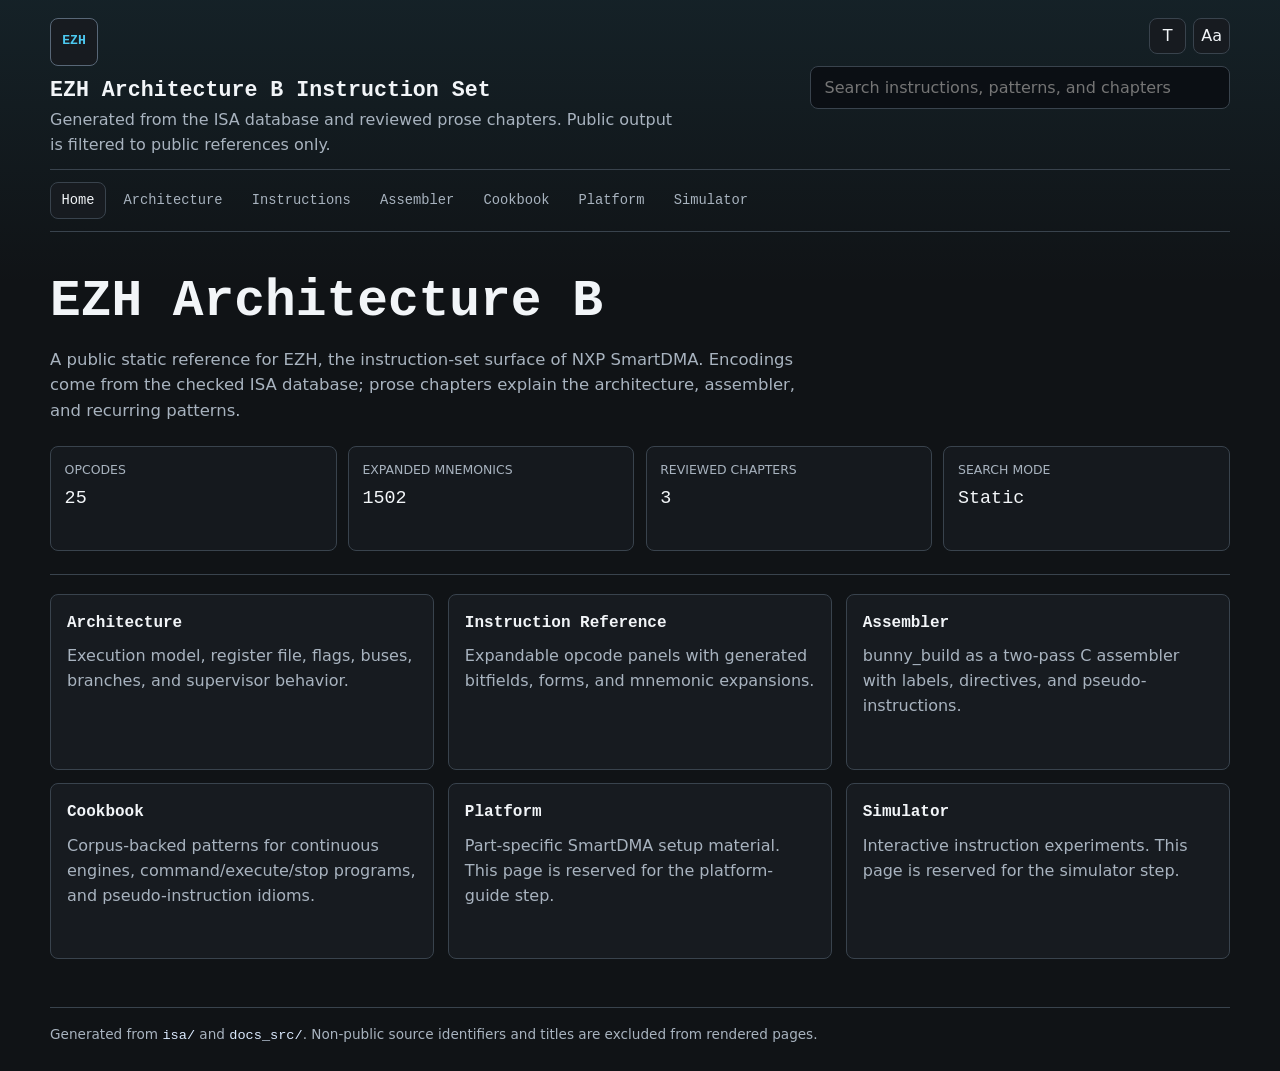
==== docs/html/index.html @ b3526552 "docs: land static HTML generator" ====
<!doctype html>
<html lang="en" data-theme="dark" data-font="sans">
  <head>
    <meta charset="utf-8">
    <meta name="viewport" content="width=device-width, initial-scale=1">
    <title>Home | EZH Architecture B</title>
    <style>:root {
  color-scheme: dark;
  --bg: #101316;
  --panel: #171b20;
  --panel-2: #20262d;
  --text: #f2f5f8;
  --muted: #a8b3bf;
  --line: #39434d;
  --line-strong: #586777;
  --accent: #4cc9f0;
  --accent-2: #f2c94c;
  --accent-3: #ff6b6b;
  --ok: #5dd39e;
  --warn: #f2c94c;
  --code-bg: #0b0f14;
  --code-text: #dbeafe;
  --focus: rgba(76, 201, 240, 0.22);
  --panel-translucent: rgba(23, 27, 32, 0.82);
  --shadow: rgba(0, 0, 0, 0.28);
  --mono: "JetBrains Mono", "Cascadia Mono", "SFMono-Regular", Consolas, monospace;
  --sans: Inter, "Segoe UI", system-ui, -apple-system, sans-serif;
}

html[data-theme="light"] {
  color-scheme: light;
  --bg: #f6f8fb;
  --panel: #ffffff;
  --panel-2: #eef3f7;
  --text: #1c242d;
  --muted: #5d6875;
  --line: #cbd5df;
  --line-strong: #93a4b5;
  --accent: #0969da;
  --accent-2: #9a6700;
  --accent-3: #c93c37;
  --ok: #1f7a4d;
  --warn: #9a6700;
  --code-bg: #eef3f7;
  --code-text: #1f2937;
  --focus: rgba(9, 105, 218, 0.18);
  --panel-translucent: rgba(255, 255, 255, 0.88);
  --shadow: rgba(31, 45, 61, 0.14);
}

* {
  box-sizing: border-box;
}

html {
  scroll-behavior: smooth;
}

body {
  margin: 0;
  min-width: 320px;
  background: linear-gradient(180deg, rgba(76, 201, 240, 0.08), transparent 18rem), var(--bg);
  color: var(--text);
  font-family: var(--sans);
  font-size: 16px;
  line-height: 1.55;
}

html[data-font="mono"] body {
  font-family: var(--mono);
}

a {
  color: var(--accent);
  text-decoration-thickness: 1px;
  text-underline-offset: 0.18em;
}

a:hover {
  color: var(--accent-2);
}

code,
pre,
kbd {
  font-family: var(--mono);
}

code {
  color: var(--code-text);
}

pre {
  margin: 1rem 0;
  padding: 1rem;
  overflow: auto;
  border: 1px solid var(--line);
  border-radius: 8px;
  background: var(--code-bg);
  color: var(--code-text);
}

button,
input {
  font: inherit;
}

.site-shell {
  width: min(1180px, calc(100% - 32px));
  margin: 0 auto;
}

.site-header {
  display: grid;
  grid-template-columns: minmax(0, 1fr) minmax(280px, 420px);
  gap: 1rem;
  align-items: start;
  padding: 1.1rem 0 0.75rem;
  border-bottom: 1px solid var(--line);
}

.brand {
  display: grid;
  gap: 0.55rem;
  min-width: 0;
}

.brand-mark {
  width: 3rem;
  height: 3rem;
  display: inline-grid;
  place-items: center;
  border: 1px solid var(--line-strong);
  border-radius: 8px;
  background: var(--panel);
  color: var(--accent);
  font-family: var(--mono);
  font-size: 0.82rem;
  font-weight: 700;
  letter-spacing: 0;
}

.brand-title {
  margin: 0;
  font-family: var(--mono);
  font-size: clamp(1rem, 1.7vw, 1.35rem);
  font-weight: 700;
}

.brand-subtitle {
  margin: 0;
  color: var(--muted);
  max-width: 62ch;
}

.top-actions {
  display: flex;
  justify-content: flex-end;
  gap: 0.45rem;
}

.icon-button {
  width: 2.3rem;
  height: 2.3rem;
  display: inline-grid;
  place-items: center;
  border: 1px solid var(--line);
  border-radius: 8px;
  background: var(--panel);
  color: var(--text);
  cursor: pointer;
}

.icon-button:hover {
  border-color: var(--accent);
}

.search-box {
  position: relative;
  margin-top: 0.7rem;
}

.search-input {
  width: 100%;
  height: 2.7rem;
  padding: 0 0.85rem;
  border: 1px solid var(--line);
  border-radius: 8px;
  background: var(--code-bg);
  color: var(--text);
  outline: none;
}

.search-input:focus {
  border-color: var(--accent);
  box-shadow: 0 0 0 3px var(--focus);
}

.search-results {
  position: absolute;
  z-index: 20;
  top: calc(100% + 0.35rem);
  right: 0;
  left: 0;
  max-height: min(70vh, 520px);
  overflow: auto;
  border: 1px solid var(--line-strong);
  border-radius: 8px;
  background: var(--panel);
  box-shadow: 0 16px 36px var(--shadow);
}

.search-result {
  display: block;
  padding: 0.72rem 0.8rem;
  border-bottom: 1px solid var(--line);
  color: var(--text);
  text-decoration: none;
}

.search-result:last-child {
  border-bottom: 0;
}

.search-result:hover,
.search-result:focus {
  background: var(--panel-2);
  color: var(--text);
}

.search-result-title {
  display: block;
  font-family: var(--mono);
  font-size: 0.9rem;
}

.search-result-meta {
  display: block;
  margin-top: 0.15rem;
  color: var(--muted);
  font-size: 0.82rem;
}

.nav {
  display: flex;
  flex-wrap: wrap;
  gap: 0.4rem;
  padding: 0.75rem 0;
  border-bottom: 1px solid var(--line);
}

.nav-link {
  padding: 0.42rem 0.65rem;
  border: 1px solid transparent;
  border-radius: 8px;
  color: var(--muted);
  font-family: var(--mono);
  font-size: 0.86rem;
  text-decoration: none;
}

.nav-link:hover,
.nav-link.active {
  border-color: var(--line);
  background: var(--panel);
  color: var(--text);
}

.main {
  padding: 1.4rem 0 3rem;
}

.hero {
  display: grid;
  gap: 1.1rem;
  padding: 1.2rem 0 1.4rem;
  border-bottom: 1px solid var(--line);
}

.hero h1,
.prose h1,
.reference-heading h1 {
  margin: 0;
  font-family: var(--mono);
  font-size: clamp(1.8rem, 4vw, 3.3rem);
  line-height: 1.08;
  max-width: 18ch;
}

.hero p,
.reference-heading p {
  max-width: 74ch;
  margin: 0;
  color: var(--muted);
  font-size: 1.03rem;
}

.status-strip {
  display: grid;
  grid-template-columns: repeat(4, minmax(0, 1fr));
  gap: 0.7rem;
  margin-top: 0.3rem;
}

.stat {
  min-height: 6.6rem;
  padding: 0.85rem;
  border: 1px solid var(--line);
  border-radius: 8px;
  background: var(--panel-translucent);
}

.stat-label {
  display: block;
  color: var(--muted);
  font-size: 0.78rem;
  text-transform: uppercase;
}

.stat-value {
  display: block;
  margin-top: 0.35rem;
  font-family: var(--mono);
  font-size: 1.15rem;
}

.tile-grid {
  display: grid;
  grid-template-columns: repeat(3, minmax(0, 1fr));
  gap: 0.85rem;
  margin-top: 1.2rem;
}

.tile {
  min-height: 11rem;
  padding: 1rem;
  border: 1px solid var(--line);
  border-radius: 8px;
  background: var(--panel);
  color: var(--text);
  text-decoration: none;
}

.tile:hover {
  border-color: var(--accent);
  color: var(--text);
}

.tile h2 {
  margin: 0;
  font-family: var(--mono);
  font-size: 1rem;
}

.tile p {
  margin: 0.55rem 0 0;
  color: var(--muted);
}

.prose {
  max-width: 880px;
}

.prose h1 {
  margin-bottom: 0.8rem;
}

.prose h2 {
  margin: 2rem 0 0.65rem;
  padding-top: 0.6rem;
  border-top: 1px solid var(--line);
  font-family: var(--mono);
  font-size: 1.35rem;
}

.prose h3 {
  margin: 1.45rem 0 0.45rem;
  color: #f5c66d;
  font-family: var(--mono);
  font-size: 1.02rem;
}

.prose p,
.prose li {
  color: var(--text);
}

.prose blockquote {
  margin: 1rem 0;
  padding: 0.2rem 0 0.2rem 1rem;
  border-left: 3px solid var(--accent-2);
  color: var(--muted);
}

.prose table {
  width: 100%;
  border-collapse: collapse;
  margin: 1rem 0;
  font-size: 0.95rem;
}

.prose th,
.prose td {
  padding: 0.55rem;
  border: 1px solid var(--line);
  vertical-align: top;
}

.prose th {
  background: var(--panel);
  color: var(--accent-2);
  text-align: left;
}

.provenance-block {
  margin-top: 2rem;
  padding-top: 1rem;
  border-top: 1px solid var(--line);
  color: var(--muted);
  font-size: 0.9rem;
}

.provenance-block h2 {
  margin: 0 0 0.55rem;
  border-top: 0;
  padding-top: 0;
  color: var(--text);
  font-size: 1rem;
}

.reference-heading {
  display: grid;
  gap: 0.75rem;
  margin-bottom: 1.1rem;
}

.filter-row {
  display: grid;
  grid-template-columns: minmax(0, 1fr) auto;
  gap: 0.55rem;
  max-width: 760px;
}

.filter-input {
  height: 2.55rem;
  padding: 0 0.8rem;
  border: 1px solid var(--line);
  border-radius: 8px;
  background: var(--code-bg);
  color: var(--text);
  outline: none;
}

.filter-count {
  min-width: 8.5rem;
  display: inline-grid;
  place-items: center;
  border: 1px solid var(--line);
  border-radius: 8px;
  color: var(--muted);
  font-family: var(--mono);
  font-size: 0.82rem;
}

.opcode-list {
  display: grid;
  gap: 0.75rem;
}

.opcode-panel {
  border: 1px solid var(--line);
  border-radius: 8px;
  background: var(--panel-translucent);
}

.opcode-panel[open] {
  border-color: var(--line-strong);
}

.opcode-summary {
  display: grid;
  grid-template-columns: minmax(0, 1fr) auto;
  gap: 0.9rem;
  align-items: center;
  min-height: 3.25rem;
  padding: 0.72rem 0.9rem;
  cursor: pointer;
}

.opcode-title {
  display: flex;
  flex-wrap: wrap;
  gap: 0.45rem;
  align-items: baseline;
  min-width: 0;
}

.opcode-name {
  font-family: var(--mono);
  color: var(--accent-2);
  font-weight: 700;
}

.opcode-meta {
  color: var(--muted);
  font-size: 0.86rem;
}

.badge-row {
  display: flex;
  flex-wrap: wrap;
  gap: 0.35rem;
}

.badge {
  display: inline-flex;
  align-items: center;
  min-height: 1.45rem;
  padding: 0 0.42rem;
  border: 1px solid var(--line);
  border-radius: 999px;
  color: var(--muted);
  font-family: var(--mono);
  font-size: 0.72rem;
}

.badge.public {
  color: var(--ok);
  border-color: var(--ok);
}

.badge.warn {
  color: var(--warn);
  border-color: var(--warn);
}

.opcode-body {
  padding: 0 0.9rem 1rem;
}

.form-block {
  padding: 0.85rem 0 0;
  border-top: 1px solid var(--line);
}

.form-title {
  margin: 0 0 0.5rem;
  color: var(--accent-2);
  font-family: var(--mono);
  font-size: 0.93rem;
}

.bitfield {
  width: 100%;
  max-width: 100%;
  overflow-x: auto;
  padding-bottom: 0.2rem;
}

.bitfield svg {
  display: block;
  min-width: 660px;
  height: auto;
}

.mnemonic-table {
  width: 100%;
  border-collapse: collapse;
  margin: 0.7rem 0;
  font-size: 0.9rem;
}

.mnemonic-table th,
.mnemonic-table td {
  padding: 0.48rem;
  border: 1px solid var(--line);
  vertical-align: top;
}

.mnemonic-table th {
  background: var(--panel-2);
  color: var(--accent-2);
  text-align: left;
}

.small-note {
  color: var(--muted);
  font-size: 0.88rem;
}

.toc {
  margin: 1rem 0 1.2rem;
  padding: 0.8rem;
  border: 1px solid var(--line);
  border-radius: 8px;
  background: var(--panel);
}

.toc ul {
  margin: 0;
  padding-left: 1.1rem;
}

.site-footer {
  padding: 1rem 0 1.6rem;
  border-top: 1px solid var(--line);
  color: var(--muted);
  font-size: 0.85rem;
}

.tip {
  position: fixed;
  z-index: 50;
  max-width: min(360px, calc(100vw - 24px));
  padding: 0.5rem 0.6rem;
  border: 1px solid var(--line-strong);
  border-radius: 8px;
  background: var(--code-bg);
  color: var(--text);
  box-shadow: 0 12px 30px var(--shadow);
  font-size: 0.85rem;
  pointer-events: none;
}

[hidden] {
  display: none !important;
}

@media (max-width: 860px) {
  .site-shell {
    width: min(100% - 24px, 1180px);
  }

  .site-header {
    grid-template-columns: 1fr;
  }

  .top-actions {
    justify-content: flex-start;
  }

  .status-strip,
  .tile-grid {
    grid-template-columns: 1fr;
  }

  .filter-row {
    grid-template-columns: 1fr;
  }

  .opcode-summary {
    grid-template-columns: 1fr;
  }
}
</style>
    <script src="vendor/minisearch/minisearch-7.2.0.js"></script>
    <script src="search_index.js"></script>
  </head>
  <body>
    <div class="site-shell">
      <header class="site-header">
        <div class="brand">
          <div class="brand-mark" aria-hidden="true">EZH</div>
          <div>
            <h1 class="brand-title">EZH Architecture B Instruction Set</h1>
            <p class="brand-subtitle">Generated from the ISA database and reviewed prose chapters. Public output is filtered to public references only.</p>
          </div>
        </div>
        <div>
          <div class="top-actions">
            <button class="icon-button" type="button" data-action="theme" title="Toggle theme" aria-label="Toggle theme">T</button>
            <button class="icon-button" type="button" data-action="font" title="Toggle font" aria-label="Toggle font">Aa</button>
          </div>
          <div class="search-box">
            <input id="site-search" class="search-input" type="search" autocomplete="off" placeholder="Search instructions, patterns, and chapters">
            <div id="site-search-results" class="search-results" hidden></div>
          </div>
        </div>
      </header>

      <nav class="nav" aria-label="Primary">

        <a class="nav-link active" href="index.html">Home</a>

        <a class="nav-link" href="architecture.html">Architecture</a>

        <a class="nav-link" href="instructions.html">Instructions</a>

        <a class="nav-link" href="assembler.html">Assembler</a>

        <a class="nav-link" href="cookbook.html">Cookbook</a>

        <a class="nav-link" href="platform.html">Platform</a>

        <a class="nav-link" href="simulator.html">Simulator</a>

      </nav>

      <main class="main">
        <section class="hero">
  <h1>EZH Architecture B</h1>
  <p>A public static reference for EZH, the instruction-set surface of NXP SmartDMA. Encodings come from the checked ISA database; prose chapters explain the architecture, assembler, and recurring patterns.</p>
  <div class="status-strip" aria-label="Corpus status">
    <div class="stat">
      <span class="stat-label">Opcodes</span>
      <span class="stat-value">25</span>
    </div>
    <div class="stat">
      <span class="stat-label">Expanded Mnemonics</span>
      <span class="stat-value">1502</span>
    </div>
    <div class="stat">
      <span class="stat-label">Reviewed Chapters</span>
      <span class="stat-value">3</span>
    </div>
    <div class="stat">
      <span class="stat-label">Search Mode</span>
      <span class="stat-value">Static</span>
    </div>
  </div>
</section>

<section class="tile-grid" aria-label="Documentation sections">

  <a class="tile" href="architecture.html">
    <h2>Architecture</h2>
    <p>Execution model, register file, flags, buses, branches, and supervisor behavior.</p>
  </a>

  <a class="tile" href="instructions.html">
    <h2>Instruction Reference</h2>
    <p>Expandable opcode panels with generated bitfields, forms, and mnemonic expansions.</p>
  </a>

  <a class="tile" href="assembler.html">
    <h2>Assembler</h2>
    <p>bunny_build as a two-pass C assembler with labels, directives, and pseudo-instructions.</p>
  </a>

  <a class="tile" href="cookbook.html">
    <h2>Cookbook</h2>
    <p>Corpus-backed patterns for continuous engines, command/execute/stop programs, and pseudo-instruction idioms.</p>
  </a>

  <a class="tile" href="platform.html">
    <h2>Platform</h2>
    <p>Part-specific SmartDMA setup material. This page is reserved for the platform-guide step.</p>
  </a>

  <a class="tile" href="simulator.html">
    <h2>Simulator</h2>
    <p>Interactive instruction experiments. This page is reserved for the simulator step.</p>
  </a>

</section>

      </main>

      <footer class="site-footer">
        Generated from <code>isa/</code> and <code>docs_src/</code>. Non-public source identifiers and titles are excluded from rendered pages.
      </footer>
    </div>
    <script>(function () {
  const themeButton = document.querySelector("[data-action='theme']");
  const fontButton = document.querySelector("[data-action='font']");
  const root = document.documentElement;

  function setTheme(next) {
    root.dataset.theme = next;
    try {
      localStorage.setItem("ezh-theme", next);
    } catch (_) {}
  }

  function setFont(next) {
    root.dataset.font = next;
    try {
      localStorage.setItem("ezh-font", next);
    } catch (_) {}
  }

  try {
    const savedTheme = localStorage.getItem("ezh-theme");
    const savedFont = localStorage.getItem("ezh-font");
    if (savedTheme) setTheme(savedTheme);
    if (savedFont) setFont(savedFont);
  } catch (_) {}

  if (themeButton) {
    themeButton.addEventListener("click", function () {
      setTheme(root.dataset.theme === "light" ? "dark" : "light");
    });
  }

  if (fontButton) {
    fontButton.addEventListener("click", function () {
      setFont(root.dataset.font === "sans" ? "mono" : "sans");
    });
  }

  function openHashTarget() {
    const id = decodeURIComponent(window.location.hash || "").slice(1);
    if (!id) return;
    const target = document.getElementById(id);
    if (!target) return;
    let current = target.closest("details");
    while (current) {
      current.open = true;
      current = current.parentElement ? current.parentElement.closest("details") : null;
    }
    window.setTimeout(function () {
      target.scrollIntoView({ block: "start" });
    }, 0);
  }

  window.addEventListener("hashchange", openHashTarget);
  openHashTarget();

  const filter = document.querySelector("[data-opcode-filter]");
  const panels = Array.from(document.querySelectorAll("[data-opcode-panel]"));
  const count = document.querySelector("[data-filter-count]");
  if (filter && panels.length) {
    const updateFilter = function () {
      const query = filter.value.trim().toLowerCase();
      let visible = 0;
      panels.forEach(function (panel) {
        const haystack = panel.getAttribute("data-search") || "";
        const show = !query || haystack.includes(query);
        panel.hidden = !show;
        if (show) visible += 1;
      });
      if (count) {
        count.textContent = visible + " / " + panels.length;
      }
    };
    filter.addEventListener("input", updateFilter);
    updateFilter();
  }

  const tip = document.createElement("div");
  tip.className = "tip";
  tip.hidden = true;
  document.body.appendChild(tip);

  document.addEventListener("pointerover", function (event) {
    const target = event.target.closest("[data-tip]");
    if (!target) return;
    tip.textContent = target.getAttribute("data-tip") || "";
    tip.hidden = false;
  });

  document.addEventListener("pointermove", function (event) {
    if (tip.hidden) return;
    const padding = 12;
    const rect = tip.getBoundingClientRect();
    let left = event.clientX + padding;
    let top = event.clientY + padding;
    if (left + rect.width > window.innerWidth) {
      left = window.innerWidth - rect.width - padding;
    }
    if (top + rect.height > window.innerHeight) {
      top = event.clientY - rect.height - padding;
    }
    tip.style.left = Math.max(padding, left) + "px";
    tip.style.top = Math.max(padding, top) + "px";
  });

  document.addEventListener("pointerout", function (event) {
    if (!event.target.closest("[data-tip]")) return;
    tip.hidden = true;
  });

  const input = document.getElementById("site-search");
  const results = document.getElementById("site-search-results");
  if (!input || !results || !window.MiniSearch || !window.EZH_SEARCH) return;

  const docs = window.EZH_SEARCH.documents || [];
  const options = window.EZH_SEARCH.options || {};
  const miniSearch = new window.MiniSearch({
    fields: options.fields || ["title", "body", "mnemonics", "lookup", "tags"],
    storeFields: options.storeFields || ["title", "url", "kind", "summary"],
  });
  miniSearch.addAll(docs);

  function expandedQuery(raw) {
    const aliases = window.EZH_SEARCH.aliases || {};
    const terms = raw.trim().split(/\s+/).filter(Boolean);
    const expanded = terms.slice();
    terms.forEach(function (term) {
      const key = term.toLowerCase();
      if (aliases[key]) expanded.push(aliases[key]);
    });
    return expanded.join(" ");
  }

  function closeResults() {
    results.hidden = true;
    results.replaceChildren();
  }

  function renderSearch() {
    const query = input.value.trim();
    results.replaceChildren();
    if (query.length < 2) {
      closeResults();
      return;
    }

    const upperQuery = query.toUpperCase();
    const direct = docs.filter(function (doc) {
      const names = ((doc.mnemonics || "") + " " + (doc.lookup || "")).toUpperCase().split(/\s+/);
      return names.some(function (name) {
        return name === upperQuery || name.startsWith(upperQuery);
      });
    });

    const ranked = miniSearch.search(expandedQuery(query), options.searchOptions || {
      prefix: true,
      fuzzy: 0.18,
      boost: { title: 3, mnemonics: 4, lookup: 5, tags: 2 },
    });

    const seen = new Set();
    const found = [];
    direct.concat(ranked).forEach(function (item) {
      const key = item.id || item.url;
      if (seen.has(key)) return;
      seen.add(key);
      found.push(item);
    });
    found.splice(8);

    if (!found.length) {
      const empty = document.createElement("div");
      empty.className = "search-result";
      empty.textContent = "No matches";
      results.appendChild(empty);
      results.hidden = false;
      return;
    }

    found.forEach(function (item) {
      const link = document.createElement("a");
      link.className = "search-result";
      link.href = item.url;

      const title = document.createElement("span");
      title.className = "search-result-title";
      title.textContent = item.title;

      const meta = document.createElement("span");
      meta.className = "search-result-meta";
      meta.textContent = [item.kind, item.summary].filter(Boolean).join(" - ");

      link.append(title, meta);
      results.appendChild(link);
    });
    results.hidden = false;
  }

  input.addEventListener("input", renderSearch);
  input.addEventListener("keydown", function (event) {
    if (event.key === "Escape") {
      input.value = "";
      closeResults();
    }
  });
  document.addEventListener("keydown", function (event) {
    if (event.key === "/" && document.activeElement !== input) {
      event.preventDefault();
      input.focus();
    }
  });
  document.addEventListener("click", function (event) {
    if (!event.target.closest(".search-box")) closeResults();
  });
})();
</script>
  </body>
</html>
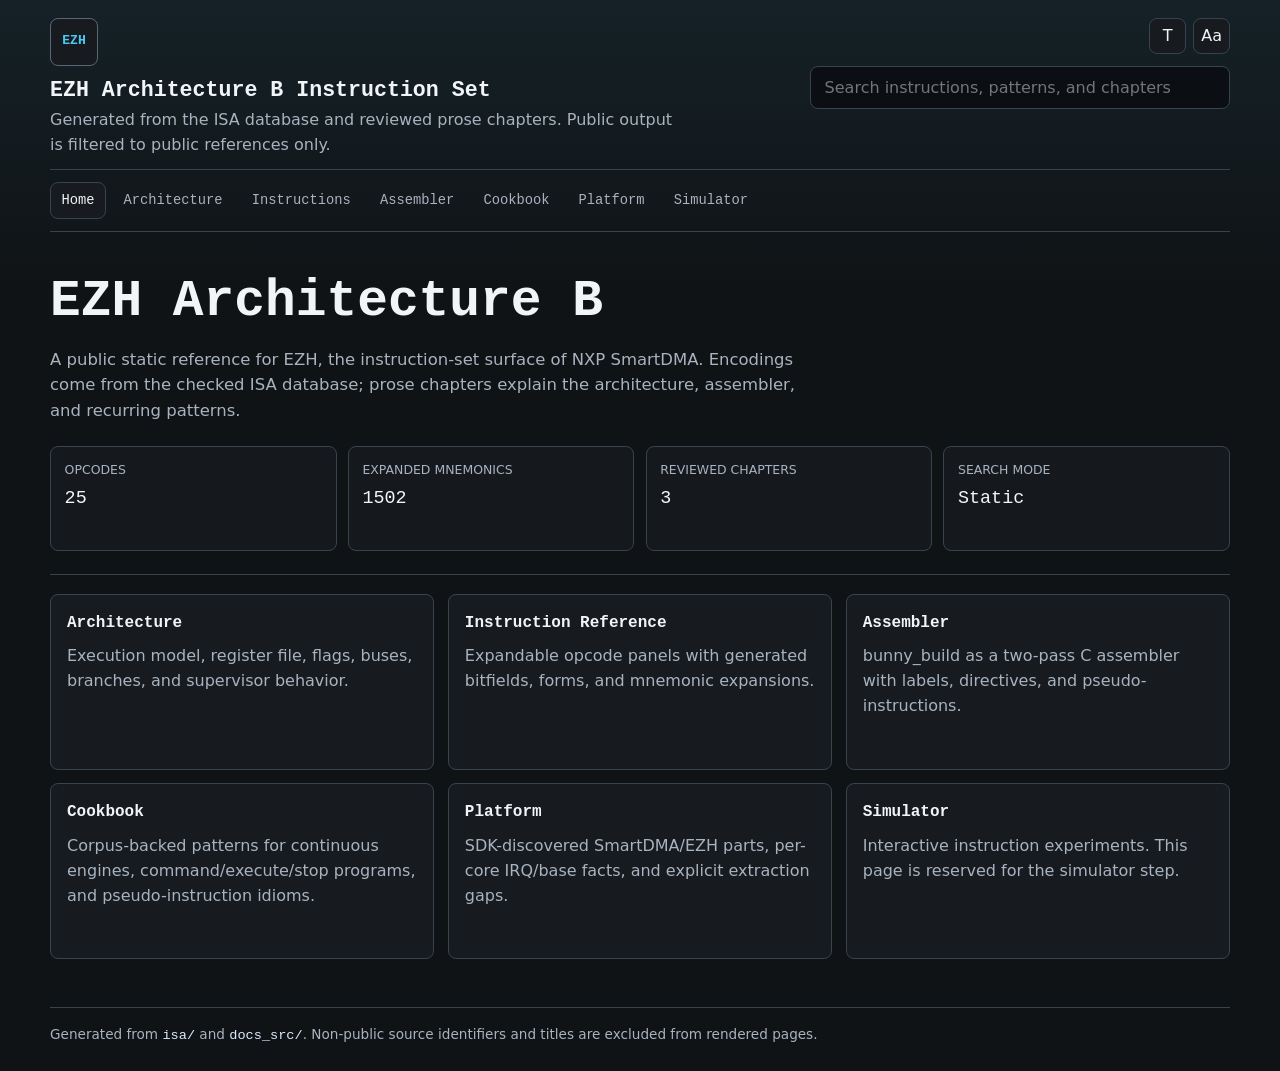
==== commit da123a11: "docs: generate platform guide sdk view" ====
--- a/docs/html/index.html
+++ b/docs/html/index.html
@@ -399,6 +399,15 @@
   font-size: 0.95rem;
 }
 
+.table-scroll {
+  width: 100%;
+  overflow-x: auto;
+}
+
+.table-scroll table {
+  min-width: 760px;
+}
+
 .prose th,
 .prose td {
   padding: 0.55rem;
@@ -410,6 +419,15 @@
   background: var(--panel);
   color: var(--accent-2);
   text-align: left;
+}
+
+.compact-list {
+  margin: 0;
+  padding-left: 1rem;
+}
+
+.compact-list li + li {
+  margin-top: 0.35rem;
 }
 
 .provenance-block {
@@ -744,7 +762,7 @@
 
   <a class="tile" href="platform.html">
     <h2>Platform</h2>
-    <p>Part-specific SmartDMA setup material. This page is reserved for the platform-guide step.</p>
+    <p>SDK-discovered SmartDMA/EZH parts, per-core IRQ/base facts, and explicit extraction gaps.</p>
   </a>
 
   <a class="tile" href="simulator.html">
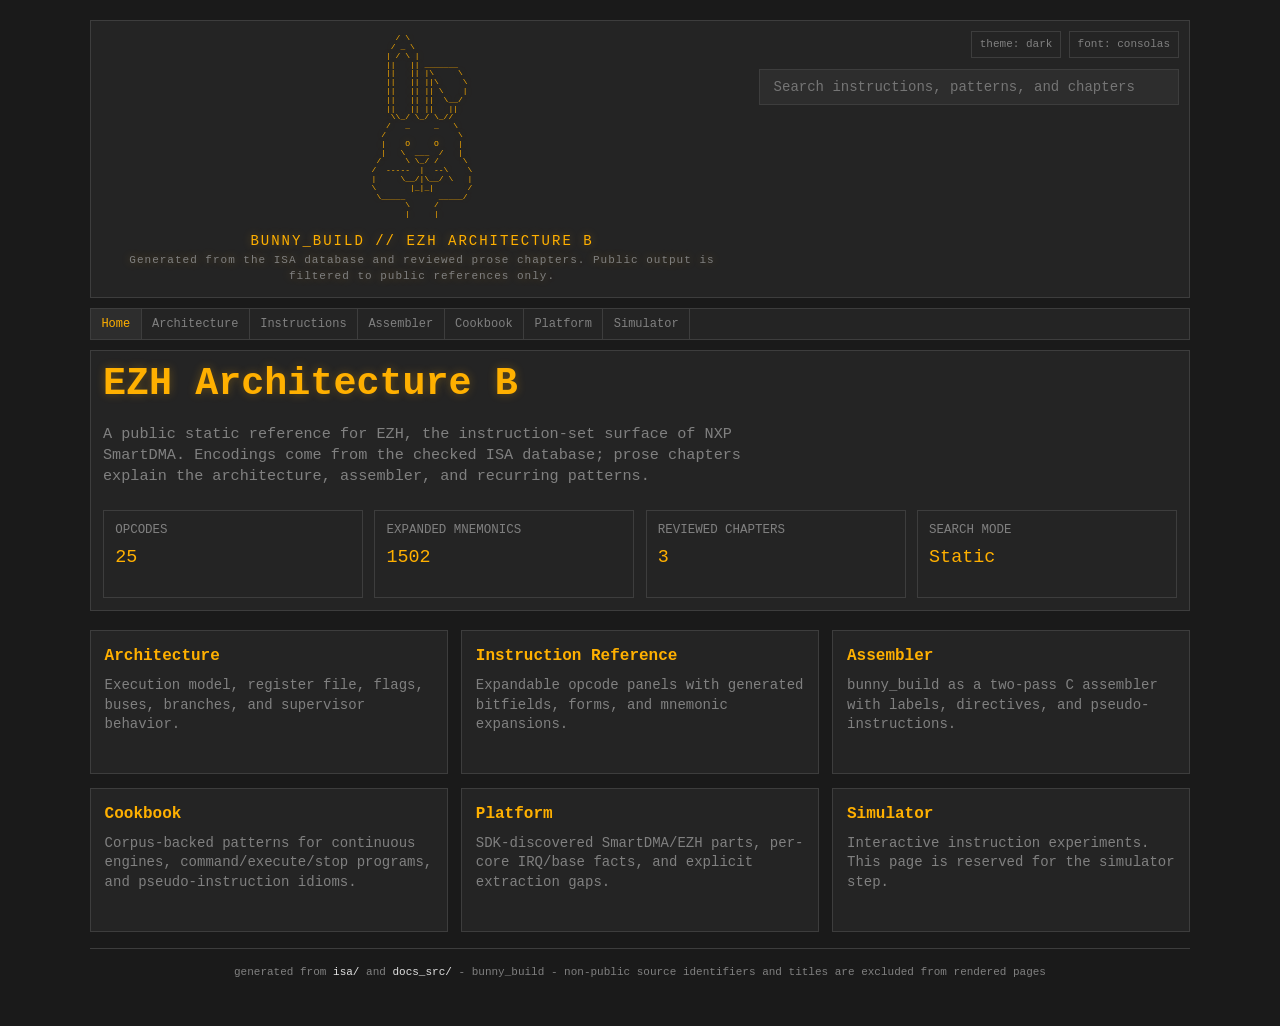
==== commit db576cf6: "docs: restore bunny terminal site styling" ====
--- a/docs/html/index.html
+++ b/docs/html/index.html
@@ -1,51 +1,67 @@
 <!doctype html>
-<html lang="en" data-theme="dark" data-font="sans">
+<html lang="en" data-theme="dark">
   <head>
     <meta charset="utf-8">
     <meta name="viewport" content="width=device-width, initial-scale=1">
     <title>Home | EZH Architecture B</title>
     <style>:root {
   color-scheme: dark;
-  --bg: #101316;
-  --panel: #171b20;
-  --panel-2: #20262d;
-  --text: #f2f5f8;
-  --muted: #a8b3bf;
-  --line: #39434d;
-  --line-strong: #586777;
-  --accent: #4cc9f0;
-  --accent-2: #f2c94c;
-  --accent-3: #ff6b6b;
-  --ok: #5dd39e;
-  --warn: #f2c94c;
-  --code-bg: #0b0f14;
-  --code-text: #dbeafe;
-  --focus: rgba(76, 201, 240, 0.22);
-  --panel-translucent: rgba(23, 27, 32, 0.82);
-  --shadow: rgba(0, 0, 0, 0.28);
-  --mono: "JetBrains Mono", "Cascadia Mono", "SFMono-Regular", Consolas, monospace;
-  --sans: Inter, "Segoe UI", system-ui, -apple-system, sans-serif;
+  --bg: #1a1a1a;
+  --panel: #242424;
+  --panel-2: #2d2d2d;
+  --text: #e0e0e0;
+  --muted: #808080;
+  --line: #3d3d3d;
+  --line-strong: #cc8800;
+  --accent: #ffb000;
+  --accent-2: #cc8800;
+  --accent-3: #ff4444;
+  --ok: #00ff00;
+  --warn: #ffb000;
+  --code-bg: #2d2d2d;
+  --code-text: #e0e0e0;
+  --focus: rgba(255, 176, 0, 0.22);
+  --panel-translucent: #242424;
+  --shadow: rgba(255, 176, 0, 0.12);
+  --amber-glow: rgba(255, 176, 0, 0.3);
+  --mono: Consolas, Monaco, "Courier New", monospace;
+  --sans: var(--mono);
+  --field-0: rgba(255, 176, 0, 0.18);
+  --field-1: rgba(0, 255, 0, 0.10);
+  --field-2: rgba(0, 200, 255, 0.12);
+  --field-3: rgba(255, 80, 255, 0.12);
+  --field-4: rgba(255, 96, 96, 0.14);
+  --field-5: rgba(150, 150, 255, 0.14);
+  --reserved: rgba(255, 255, 255, 0.03);
 }
 
 html[data-theme="light"] {
   color-scheme: light;
-  --bg: #f6f8fb;
-  --panel: #ffffff;
-  --panel-2: #eef3f7;
-  --text: #1c242d;
-  --muted: #5d6875;
-  --line: #cbd5df;
-  --line-strong: #93a4b5;
-  --accent: #0969da;
-  --accent-2: #9a6700;
-  --accent-3: #c93c37;
-  --ok: #1f7a4d;
-  --warn: #9a6700;
-  --code-bg: #eef3f7;
-  --code-text: #1f2937;
-  --focus: rgba(9, 105, 218, 0.18);
-  --panel-translucent: rgba(255, 255, 255, 0.88);
-  --shadow: rgba(31, 45, 61, 0.14);
+  --bg: #f4f1e8;
+  --panel: #ece9df;
+  --panel-2: #e2ded2;
+  --text: #2b2721;
+  --muted: #7d766a;
+  --line: #c6c0af;
+  --line-strong: #a87d1a;
+  --accent: #8a5800;
+  --accent-2: #a87d1a;
+  --accent-3: #c02020;
+  --ok: #0a7a0a;
+  --warn: #8a5800;
+  --code-bg: #e2ded2;
+  --code-text: #2b2721;
+  --focus: rgba(138, 88, 0, 0.22);
+  --panel-translucent: #ece9df;
+  --shadow: rgba(138, 88, 0, 0.16);
+  --amber-glow: rgba(138, 88, 0, 0.25);
+  --field-0: rgba(138, 88, 0, 0.16);
+  --field-1: rgba(10, 122, 10, 0.12);
+  --field-2: rgba(0, 110, 140, 0.12);
+  --field-3: rgba(140, 40, 140, 0.10);
+  --field-4: rgba(180, 40, 40, 0.10);
+  --field-5: rgba(60, 60, 180, 0.10);
+  --reserved: rgba(0, 0, 0, 0.04);
 }
 
 * {
@@ -59,15 +75,12 @@
 body {
   margin: 0;
   min-width: 320px;
-  background: linear-gradient(180deg, rgba(76, 201, 240, 0.08), transparent 18rem), var(--bg);
+  min-height: 100vh;
+  background: var(--bg);
   color: var(--text);
-  font-family: var(--sans);
-  font-size: 16px;
-  line-height: 1.55;
-}
-
-html[data-font="mono"] body {
-  font-family: var(--mono);
+  font-family: var(--mono);
+  font-size: 14px;
+  line-height: 1.4;
 }
 
 a {
@@ -95,7 +108,7 @@
   padding: 1rem;
   overflow: auto;
   border: 1px solid var(--line);
-  border-radius: 8px;
+  border-radius: 0;
   background: var(--code-bg);
   color: var(--code-text);
 }
@@ -106,51 +119,62 @@
 }
 
 .site-shell {
-  width: min(1180px, calc(100% - 32px));
+  width: min(1100px, calc(100% - 40px));
   margin: 0 auto;
+  padding: 20px 0;
 }
 
 .site-header {
   display: grid;
   grid-template-columns: minmax(0, 1fr) minmax(280px, 420px);
   gap: 1rem;
-  align-items: start;
-  padding: 1.1rem 0 0.75rem;
-  border-bottom: 1px solid var(--line);
-}
-
-.brand {
-  display: grid;
-  gap: 0.55rem;
+  align-items: stretch;
+  margin-bottom: 10px;
+  padding: 10px;
+  border: 1px solid var(--line);
+  background: var(--panel);
+}
+
+.panel {
+  border: 1px solid var(--line);
+  background: var(--panel);
+}
+
+.bunny-container {
   min-width: 0;
-}
-
-.brand-mark {
-  width: 3rem;
-  height: 3rem;
-  display: inline-grid;
-  place-items: center;
-  border: 1px solid var(--line-strong);
-  border-radius: 8px;
-  background: var(--panel);
-  color: var(--accent);
-  font-family: var(--mono);
-  font-size: 0.82rem;
-  font-weight: 700;
-  letter-spacing: 0;
+  padding: 0.2rem 0.4rem;
+  color: var(--accent);
+  text-shadow: 0 0 10px var(--amber-glow);
+  text-align: center;
+}
+
+.bunny-art {
+  display: inline-block;
+  margin: 0;
+  padding: 0;
+  border: 0;
+  background: transparent;
+  color: var(--accent);
+  font-family: var(--mono);
+  font-size: 8px;
+  line-height: 1.1;
+  text-align: left;
+  white-space: pre;
+  text-shadow: 0 0 10px var(--amber-glow);
 }
 
 .brand-title {
-  margin: 0;
-  font-family: var(--mono);
-  font-size: clamp(1rem, 1.7vw, 1.35rem);
-  font-weight: 700;
+  margin-top: 6px;
+  font-family: var(--mono);
+  font-size: 14px;
+  letter-spacing: 2px;
 }
 
 .brand-subtitle {
-  margin: 0;
-  color: var(--muted);
-  max-width: 62ch;
+  margin-top: 2px;
+  color: var(--muted);
+  font-size: 11px;
+  letter-spacing: 1px;
 }
 
 .top-actions {
@@ -160,19 +184,19 @@
 }
 
 .icon-button {
-  width: 2.3rem;
-  height: 2.3rem;
-  display: inline-grid;
-  place-items: center;
-  border: 1px solid var(--line);
-  border-radius: 8px;
-  background: var(--panel);
-  color: var(--text);
+  min-height: 1.7rem;
+  padding: 0.2rem 0.5rem;
+  border: 1px solid var(--line);
+  border-radius: 0;
+  background: transparent;
+  color: var(--muted);
+  font-size: 11px;
   cursor: pointer;
 }
 
 .icon-button:hover {
   border-color: var(--accent);
+  color: var(--accent);
 }
 
 .search-box {
@@ -182,10 +206,10 @@
 
 .search-input {
   width: 100%;
-  height: 2.7rem;
+  height: 2.2rem;
   padding: 0 0.85rem;
   border: 1px solid var(--line);
-  border-radius: 8px;
+  border-radius: 0;
   background: var(--code-bg);
   color: var(--text);
   outline: none;
@@ -205,9 +229,9 @@
   max-height: min(70vh, 520px);
   overflow: auto;
   border: 1px solid var(--line-strong);
-  border-radius: 8px;
+  border-radius: 0;
   background: var(--panel);
-  box-shadow: 0 16px 36px var(--shadow);
+  box-shadow: 0 0 12px var(--shadow);
 }
 
 .search-result {
@@ -225,7 +249,7 @@
 .search-result:hover,
 .search-result:focus {
   background: var(--panel-2);
-  color: var(--text);
+  color: var(--accent);
 }
 
 .search-result-title {
@@ -244,37 +268,38 @@
 .nav {
   display: flex;
   flex-wrap: wrap;
-  gap: 0.4rem;
-  padding: 0.75rem 0;
-  border-bottom: 1px solid var(--line);
+  gap: 0;
+  margin-bottom: 10px;
+  border: 1px solid var(--line);
+  background: var(--panel);
 }
 
 .nav-link {
   padding: 0.42rem 0.65rem;
-  border: 1px solid transparent;
-  border-radius: 8px;
-  color: var(--muted);
-  font-family: var(--mono);
-  font-size: 0.86rem;
+  border-right: 1px solid var(--line);
+  color: var(--muted);
+  font-family: var(--mono);
+  font-size: 12px;
   text-decoration: none;
 }
 
 .nav-link:hover,
 .nav-link.active {
-  border-color: var(--line);
-  background: var(--panel);
-  color: var(--text);
+  background: var(--panel-2);
+  color: var(--accent);
 }
 
 .main {
-  padding: 1.4rem 0 3rem;
+  padding: 0 0 1rem;
 }
 
 .hero {
   display: grid;
   gap: 1.1rem;
-  padding: 1.2rem 0 1.4rem;
-  border-bottom: 1px solid var(--line);
+  margin-bottom: 10px;
+  padding: 12px;
+  border: 1px solid var(--line);
+  background: var(--panel);
 }
 
 .hero h1,
@@ -282,9 +307,11 @@
 .reference-heading h1 {
   margin: 0;
   font-family: var(--mono);
-  font-size: clamp(1.8rem, 4vw, 3.3rem);
-  line-height: 1.08;
+  color: var(--accent);
+  font-size: clamp(1.4rem, 4vw, 2.4rem);
+  line-height: 1.12;
   max-width: 18ch;
+  text-shadow: 0 0 10px var(--amber-glow);
 }
 
 .hero p,
@@ -292,7 +319,7 @@
   max-width: 74ch;
   margin: 0;
   color: var(--muted);
-  font-size: 1.03rem;
+  font-size: 0.95rem;
 }
 
 .status-strip {
@@ -303,10 +330,10 @@
 }
 
 .stat {
-  min-height: 6.6rem;
-  padding: 0.85rem;
-  border: 1px solid var(--line);
-  border-radius: 8px;
+  min-height: 5.5rem;
+  padding: 0.7rem;
+  border: 1px solid var(--line);
+  border-radius: 0;
   background: var(--panel-translucent);
 }
 
@@ -322,6 +349,7 @@
   margin-top: 0.35rem;
   font-family: var(--mono);
   font-size: 1.15rem;
+  color: var(--accent);
 }
 
 .tile-grid {
@@ -332,10 +360,10 @@
 }
 
 .tile {
-  min-height: 11rem;
-  padding: 1rem;
-  border: 1px solid var(--line);
-  border-radius: 8px;
+  min-height: 9rem;
+  padding: 0.85rem;
+  border: 1px solid var(--line);
+  border-radius: 0;
   background: var(--panel);
   color: var(--text);
   text-decoration: none;
@@ -343,12 +371,14 @@
 
 .tile:hover {
   border-color: var(--accent);
-  color: var(--text);
+  color: var(--accent);
+  box-shadow: 0 0 10px var(--shadow);
 }
 
 .tile h2 {
   margin: 0;
   font-family: var(--mono);
+  color: var(--accent);
   font-size: 1rem;
 }
 
@@ -369,13 +399,14 @@
   margin: 2rem 0 0.65rem;
   padding-top: 0.6rem;
   border-top: 1px solid var(--line);
+  color: var(--accent);
   font-family: var(--mono);
   font-size: 1.35rem;
 }
 
 .prose h3 {
   margin: 1.45rem 0 0.45rem;
-  color: #f5c66d;
+  color: var(--accent-2);
   font-family: var(--mono);
   font-size: 1.02rem;
 }
@@ -388,7 +419,7 @@
 .prose blockquote {
   margin: 1rem 0;
   padding: 0.2rem 0 0.2rem 1rem;
-  border-left: 3px solid var(--accent-2);
+  border-left: 3px solid var(--accent);
   color: var(--muted);
 }
 
@@ -416,8 +447,8 @@
 }
 
 .prose th {
-  background: var(--panel);
-  color: var(--accent-2);
+  background: var(--panel-2);
+  color: var(--accent);
   text-align: left;
 }
 
@@ -432,8 +463,9 @@
 
 .provenance-block {
   margin-top: 2rem;
-  padding-top: 1rem;
-  border-top: 1px solid var(--line);
+  padding: 0.8rem;
+  border: 1px solid var(--line);
+  background: var(--panel);
   color: var(--muted);
   font-size: 0.9rem;
 }
@@ -442,7 +474,7 @@
   margin: 0 0 0.55rem;
   border-top: 0;
   padding-top: 0;
-  color: var(--text);
+  color: var(--accent);
   font-size: 1rem;
 }
 
@@ -450,6 +482,9 @@
   display: grid;
   gap: 0.75rem;
   margin-bottom: 1.1rem;
+  padding: 12px;
+  border: 1px solid var(--line);
+  background: var(--panel);
 }
 
 .filter-row {
@@ -463,7 +498,7 @@
   height: 2.55rem;
   padding: 0 0.8rem;
   border: 1px solid var(--line);
-  border-radius: 8px;
+  border-radius: 0;
   background: var(--code-bg);
   color: var(--text);
   outline: none;
@@ -474,7 +509,7 @@
   display: inline-grid;
   place-items: center;
   border: 1px solid var(--line);
-  border-radius: 8px;
+  border-radius: 0;
   color: var(--muted);
   font-family: var(--mono);
   font-size: 0.82rem;
@@ -487,7 +522,7 @@
 
 .opcode-panel {
   border: 1px solid var(--line);
-  border-radius: 8px;
+  border-radius: 0;
   background: var(--panel-translucent);
 }
 
@@ -500,8 +535,10 @@
   grid-template-columns: minmax(0, 1fr) auto;
   gap: 0.9rem;
   align-items: center;
-  min-height: 3.25rem;
-  padding: 0.72rem 0.9rem;
+  min-height: 2.5rem;
+  padding: 0.55rem 0.75rem;
+  border-bottom: 1px solid var(--line);
+  background: var(--panel-2);
   cursor: pointer;
 }
 
@@ -515,7 +552,7 @@
 
 .opcode-name {
   font-family: var(--mono);
-  color: var(--accent-2);
+  color: var(--accent);
   font-weight: 700;
 }
 
@@ -536,7 +573,7 @@
   min-height: 1.45rem;
   padding: 0 0.42rem;
   border: 1px solid var(--line);
-  border-radius: 999px;
+  border-radius: 0;
   color: var(--muted);
   font-family: var(--mono);
   font-size: 0.72rem;
@@ -563,7 +600,7 @@
 
 .form-title {
   margin: 0 0 0.5rem;
-  color: var(--accent-2);
+  color: var(--accent);
   font-family: var(--mono);
   font-size: 0.93rem;
 }
@@ -581,6 +618,65 @@
   height: auto;
 }
 
+.bitfield svg rect {
+  stroke: var(--line);
+}
+
+.bitfield svg rect[data-tip] {
+  cursor: help;
+}
+
+.bitfield svg rect[data-tip]:hover {
+  stroke: var(--accent);
+  stroke-width: 1.5;
+}
+
+.bitfield svg text {
+  fill: var(--text);
+  pointer-events: none;
+}
+
+.bitfield svg text.bit,
+.bitfield svg text.vrz {
+  fill: var(--muted);
+}
+
+.bitfield svg text.vfx {
+  fill: var(--ok);
+}
+
+.bitfield .fx {
+  fill: var(--panel-2);
+}
+
+.bitfield .rz {
+  fill: var(--reserved);
+}
+
+.bitfield .f0 {
+  fill: var(--field-0);
+}
+
+.bitfield .f1 {
+  fill: var(--field-1);
+}
+
+.bitfield .f2 {
+  fill: var(--field-2);
+}
+
+.bitfield .f3 {
+  fill: var(--field-3);
+}
+
+.bitfield .f4 {
+  fill: var(--field-4);
+}
+
+.bitfield .f5 {
+  fill: var(--field-5);
+}
+
 .mnemonic-table {
   width: 100%;
   border-collapse: collapse;
@@ -597,7 +693,7 @@
 
 .mnemonic-table th {
   background: var(--panel-2);
-  color: var(--accent-2);
+  color: var(--accent);
   text-align: left;
 }
 
@@ -610,7 +706,7 @@
   margin: 1rem 0 1.2rem;
   padding: 0.8rem;
   border: 1px solid var(--line);
-  border-radius: 8px;
+  border-radius: 0;
   background: var(--panel);
 }
 
@@ -623,7 +719,8 @@
   padding: 1rem 0 1.6rem;
   border-top: 1px solid var(--line);
   color: var(--muted);
-  font-size: 0.85rem;
+  font-size: 11px;
+  text-align: center;
 }
 
 .tip {
@@ -632,10 +729,10 @@
   max-width: min(360px, calc(100vw - 24px));
   padding: 0.5rem 0.6rem;
   border: 1px solid var(--line-strong);
-  border-radius: 8px;
+  border-radius: 0;
   background: var(--code-bg);
   color: var(--text);
-  box-shadow: 0 12px 30px var(--shadow);
+  box-shadow: 0 0 12px var(--shadow);
   font-size: 0.85rem;
   pointer-events: none;
 }
@@ -676,18 +773,36 @@
   </head>
   <body>
     <div class="site-shell">
-      <header class="site-header">
-        <div class="brand">
-          <div class="brand-mark" aria-hidden="true">EZH</div>
-          <div>
-            <h1 class="brand-title">EZH Architecture B Instruction Set</h1>
-            <p class="brand-subtitle">Generated from the ISA database and reviewed prose chapters. Public output is filtered to public references only.</p>
-          </div>
+      <header class="site-header panel">
+        <div class="bunny-container">
+          <pre class="bunny-art" aria-hidden="true">     / \
+    / _ \
+   | / \ |
+   ||   || _______
+   ||   || |\     \
+   ||   || ||\     \
+   ||   || || \    |
+   ||   || ||  \__/
+   ||   || ||   ||
+    \\_/ \_/ \_//
+   /   _     _   \
+  /               \
+  |    O     O    |
+  |   \  ___  /   |
+ /     \ \_/ /     \
+/  -----  |  --\    \
+|     \__/|\__/ \   |
+\       |_|_|       /
+ \_____       _____/
+       \     /
+       |     |</pre>
+          <div class="brand-title">BUNNY_BUILD // EZH ARCHITECTURE B</div>
+          <div class="brand-subtitle">Generated from the ISA database and reviewed prose chapters. Public output is filtered to public references only.</div>
         </div>
         <div>
           <div class="top-actions">
-            <button class="icon-button" type="button" data-action="theme" title="Toggle theme" aria-label="Toggle theme">T</button>
-            <button class="icon-button" type="button" data-action="font" title="Toggle font" aria-label="Toggle font">Aa</button>
+            <button class="icon-button" type="button" data-action="theme" title="Toggle theme" aria-label="Toggle theme">theme: dark</button>
+            <button class="icon-button" type="button" data-action="font" title="Cycle monospace font" aria-label="Cycle monospace font">font: consolas</button>
           </div>
           <div class="search-box">
             <input id="site-search" class="search-input" type="search" autocomplete="off" placeholder="Search instructions, patterns, and chapters">
@@ -775,34 +890,48 @@
       </main>
 
       <footer class="site-footer">
-        Generated from <code>isa/</code> and <code>docs_src/</code>. Non-public source identifiers and titles are excluded from rendered pages.
+        generated from <code>isa/</code> and <code>docs_src/</code> - bunny_build - non-public source identifiers and titles are excluded from rendered pages
       </footer>
     </div>
     <script>(function () {
   const themeButton = document.querySelector("[data-action='theme']");
   const fontButton = document.querySelector("[data-action='font']");
   const root = document.documentElement;
+  const fonts = [
+    ["consolas", "Consolas, Monaco, 'Courier New', monospace"],
+    ["cascadia", "'Cascadia Code', 'Cascadia Mono', Consolas, monospace"],
+    ["jetbrains", "'JetBrains Mono', Consolas, monospace"],
+    ["ibm plex", "'IBM Plex Mono', Consolas, monospace"],
+    ["courier", "'Courier New', Courier, monospace"],
+  ];
+  let fontIndex = 0;
 
   function setTheme(next) {
     root.dataset.theme = next;
+    if (themeButton) themeButton.textContent = "theme: " + next;
     try {
       localStorage.setItem("ezh-theme", next);
     } catch (_) {}
   }
 
-  function setFont(next) {
-    root.dataset.font = next;
+  function setFontIndex(next) {
+    const index = ((next % fonts.length) + fonts.length) % fonts.length;
+    fontIndex = index;
+    root.style.setProperty("--mono", fonts[index][1]);
+    if (fontButton) fontButton.textContent = "font: " + fonts[index][0];
     try {
-      localStorage.setItem("ezh-font", next);
+      localStorage.setItem("ezh-font-index", String(index));
     } catch (_) {}
   }
 
   try {
     const savedTheme = localStorage.getItem("ezh-theme");
-    const savedFont = localStorage.getItem("ezh-font");
+    const savedFont = localStorage.getItem("ezh-font-index");
     if (savedTheme) setTheme(savedTheme);
-    if (savedFont) setFont(savedFont);
+    if (savedFont) setFontIndex(parseInt(savedFont, 10) || 0);
   } catch (_) {}
+  setTheme(root.dataset.theme || "dark");
+  if (!root.style.getPropertyValue("--mono")) setFontIndex(0);
 
   if (themeButton) {
     themeButton.addEventListener("click", function () {
@@ -812,7 +941,7 @@
 
   if (fontButton) {
     fontButton.addEventListener("click", function () {
-      setFont(root.dataset.font === "sans" ? "mono" : "sans");
+      setFontIndex(fontIndex + 1);
     });
   }
 
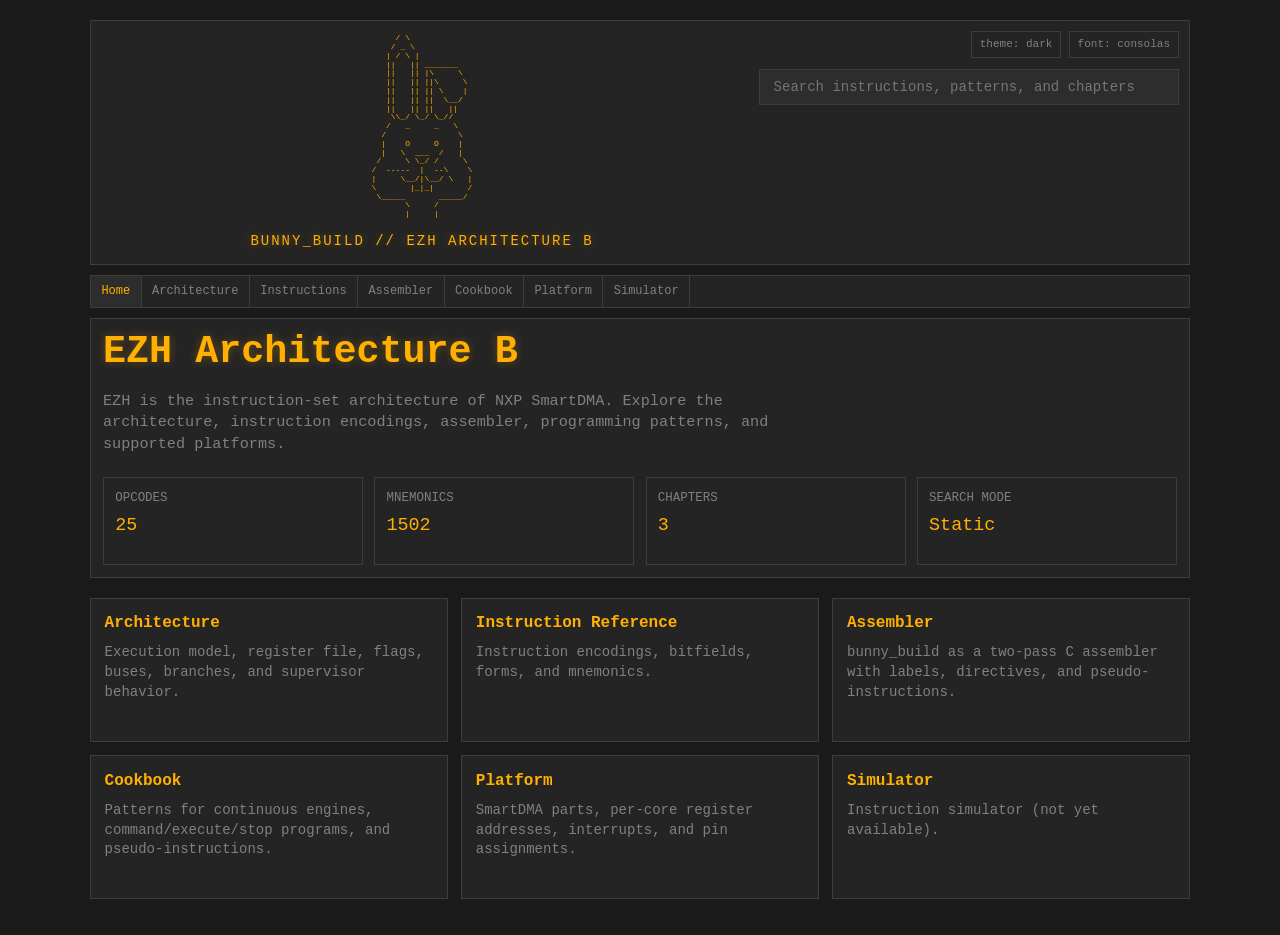
==== commit 3a1d978d: "Close record-validation edge cases and remove source comparison notes" ====
--- a/docs/html/index.html
+++ b/docs/html/index.html
@@ -74,7 +74,6 @@
 
 body {
   margin: 0;
-  min-width: 320px;
   min-height: 100vh;
   background: var(--bg);
   color: var(--text);
@@ -431,6 +430,8 @@
 }
 
 .table-scroll {
+  min-width: 0;
+  max-width: 100%;
   width: 100%;
   overflow-x: auto;
 }
@@ -459,23 +460,6 @@
 
 .compact-list li + li {
   margin-top: 0.35rem;
-}
-
-.provenance-block {
-  margin-top: 2rem;
-  padding: 0.8rem;
-  border: 1px solid var(--line);
-  background: var(--panel);
-  color: var(--muted);
-  font-size: 0.9rem;
-}
-
-.provenance-block h2 {
-  margin: 0 0 0.55rem;
-  border-top: 0;
-  padding-top: 0;
-  color: var(--accent);
-  font-size: 1rem;
 }
 
 .reference-heading {
@@ -518,9 +502,12 @@
 .opcode-list {
   display: grid;
   gap: 0.75rem;
+  min-width: 0;
 }
 
 .opcode-panel {
+  min-width: 0;
+  max-width: 100%;
   border: 1px solid var(--line);
   border-radius: 0;
   background: var(--panel-translucent);
@@ -590,6 +577,8 @@
 }
 
 .opcode-body {
+  min-width: 0;
+  max-width: 100%;
   padding: 0 0.9rem 1rem;
 }
 
@@ -797,7 +786,6 @@
        \     /
        |     |</pre>
           <div class="brand-title">BUNNY_BUILD // EZH ARCHITECTURE B</div>
-          <div class="brand-subtitle">Generated from the ISA database and reviewed prose chapters. Public output is filtered to public references only.</div>
         </div>
         <div>
           <div class="top-actions">
@@ -832,18 +820,18 @@
       <main class="main">
         <section class="hero">
   <h1>EZH Architecture B</h1>
-  <p>A public static reference for EZH, the instruction-set surface of NXP SmartDMA. Encodings come from the checked ISA database; prose chapters explain the architecture, assembler, and recurring patterns.</p>
-  <div class="status-strip" aria-label="Corpus status">
+  <p>EZH is the instruction-set architecture of NXP SmartDMA. Explore the architecture, instruction encodings, assembler, programming patterns, and supported platforms.</p>
+  <div class="status-strip" aria-label="Reference contents">
     <div class="stat">
       <span class="stat-label">Opcodes</span>
       <span class="stat-value">25</span>
     </div>
     <div class="stat">
-      <span class="stat-label">Expanded Mnemonics</span>
+      <span class="stat-label">Mnemonics</span>
       <span class="stat-value">1502</span>
     </div>
     <div class="stat">
-      <span class="stat-label">Reviewed Chapters</span>
+      <span class="stat-label">Chapters</span>
       <span class="stat-value">3</span>
     </div>
     <div class="stat">
@@ -862,7 +850,7 @@
 
   <a class="tile" href="instructions.html">
     <h2>Instruction Reference</h2>
-    <p>Expandable opcode panels with generated bitfields, forms, and mnemonic expansions.</p>
+    <p>Instruction encodings, bitfields, forms, and mnemonics.</p>
   </a>
 
   <a class="tile" href="assembler.html">
@@ -872,26 +860,23 @@
 
   <a class="tile" href="cookbook.html">
     <h2>Cookbook</h2>
-    <p>Corpus-backed patterns for continuous engines, command/execute/stop programs, and pseudo-instruction idioms.</p>
+    <p>Patterns for continuous engines, command/execute/stop programs, and pseudo-instructions.</p>
   </a>
 
   <a class="tile" href="platform.html">
     <h2>Platform</h2>
-    <p>SDK-discovered SmartDMA/EZH parts, per-core IRQ/base facts, and explicit extraction gaps.</p>
+    <p>SmartDMA parts, per-core register addresses, interrupts, and pin assignments.</p>
   </a>
 
   <a class="tile" href="simulator.html">
     <h2>Simulator</h2>
-    <p>Interactive instruction experiments. This page is reserved for the simulator step.</p>
+    <p>Instruction simulator (not yet available).</p>
   </a>
 
 </section>
 
       </main>
 
-      <footer class="site-footer">
-        generated from <code>isa/</code> and <code>docs_src/</code> - bunny_build - non-public source identifiers and titles are excluded from rendered pages
-      </footer>
     </div>
     <script>(function () {
   const themeButton = document.querySelector("[data-action='theme']");
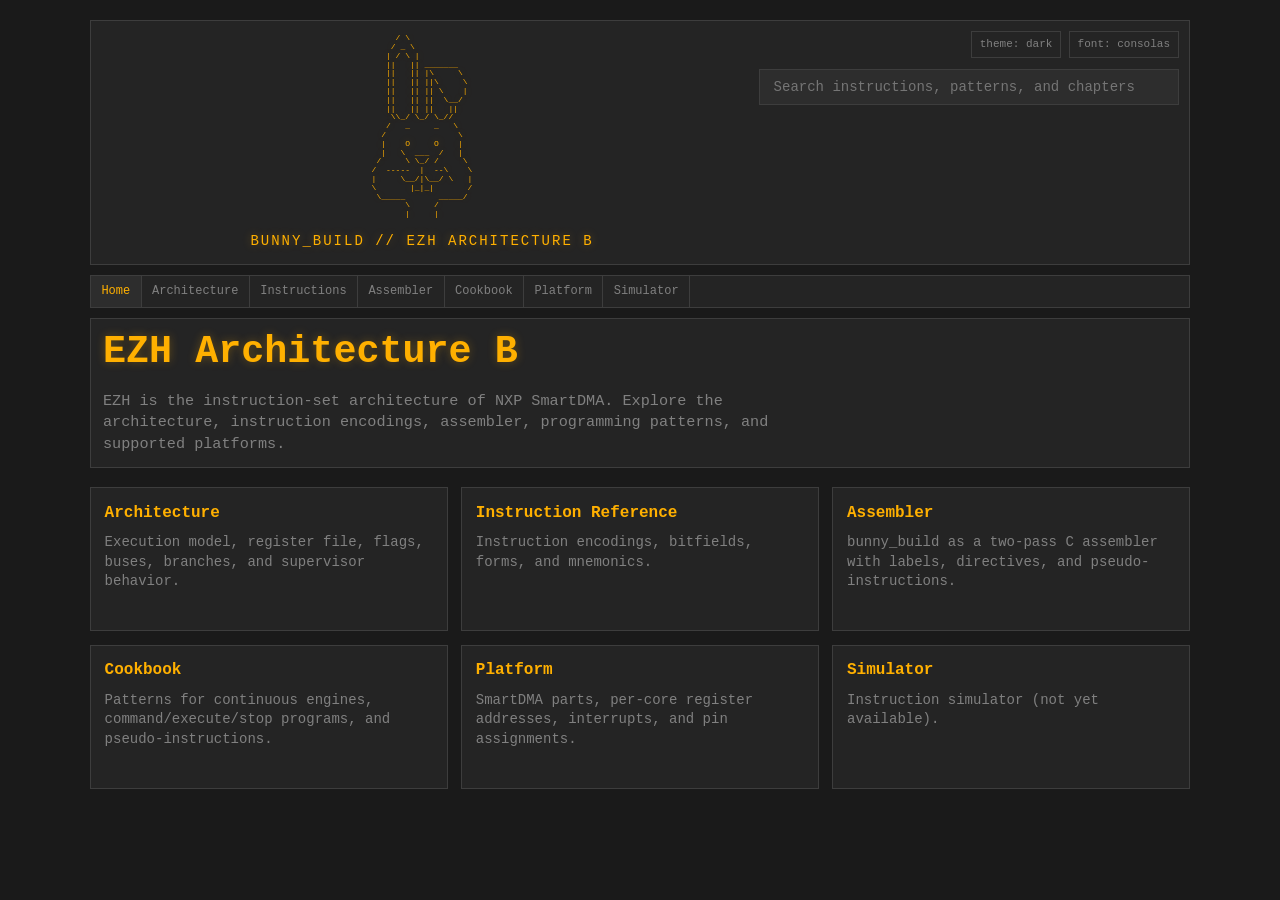
==== commit 98db37ea: "Remove homepage summary cards" ====
--- a/docs/html/index.html
+++ b/docs/html/index.html
@@ -821,24 +821,6 @@
         <section class="hero">
   <h1>EZH Architecture B</h1>
   <p>EZH is the instruction-set architecture of NXP SmartDMA. Explore the architecture, instruction encodings, assembler, programming patterns, and supported platforms.</p>
-  <div class="status-strip" aria-label="Reference contents">
-    <div class="stat">
-      <span class="stat-label">Opcodes</span>
-      <span class="stat-value">25</span>
-    </div>
-    <div class="stat">
-      <span class="stat-label">Mnemonics</span>
-      <span class="stat-value">1502</span>
-    </div>
-    <div class="stat">
-      <span class="stat-label">Chapters</span>
-      <span class="stat-value">3</span>
-    </div>
-    <div class="stat">
-      <span class="stat-label">Search Mode</span>
-      <span class="stat-value">Static</span>
-    </div>
-  </div>
 </section>
 
 <section class="tile-grid" aria-label="Documentation sections">
